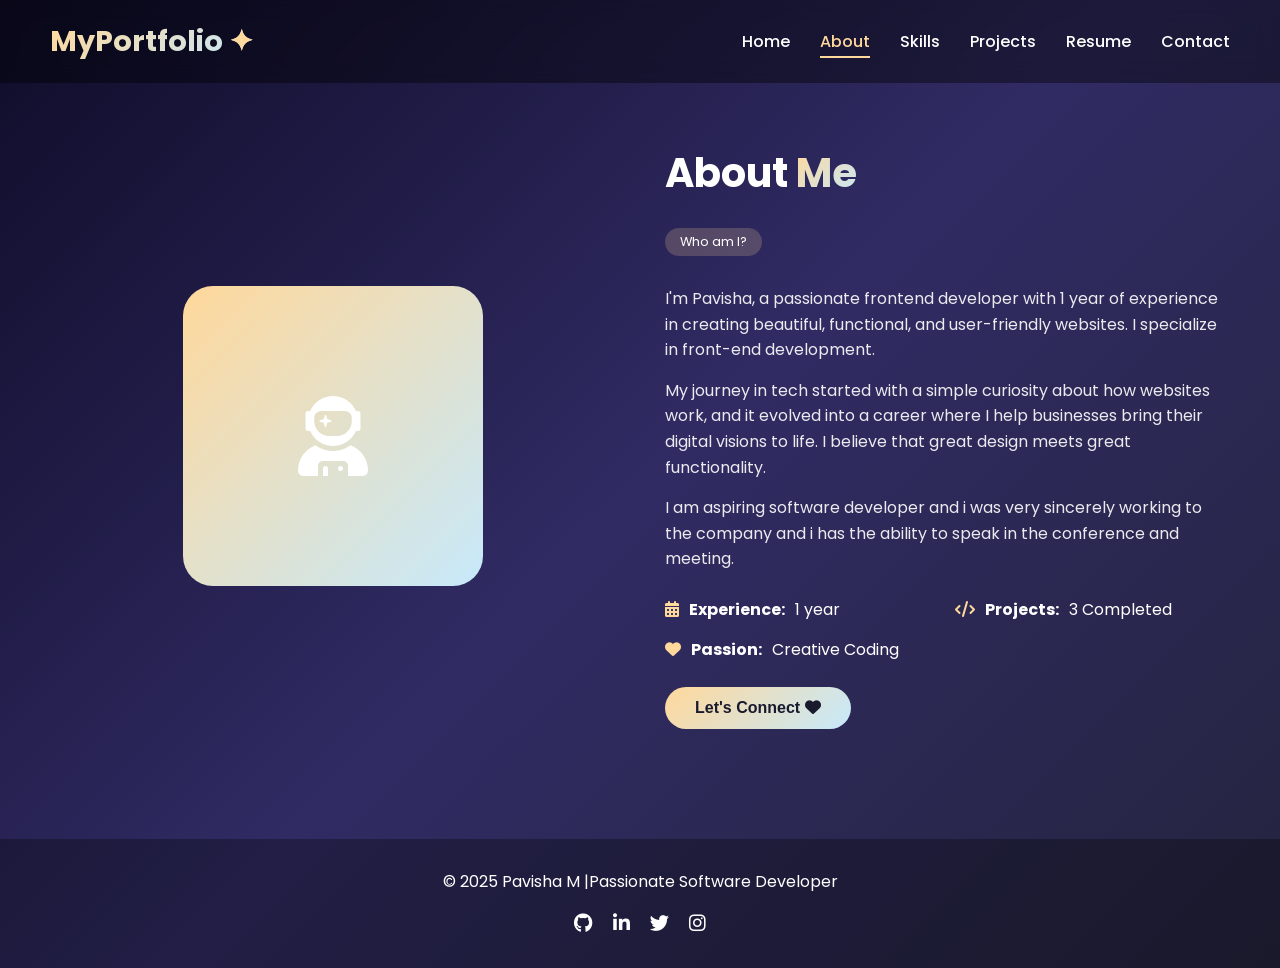
==== about.html @ 738ba4da "Initial commit" ====
<!-- about.html - About Me Page -->
<!DOCTYPE html>
<html lang="en">
<head>
    <meta charset="UTF-8">
    <meta name="viewport" content="width=device-width, initial-scale=1.0">
    <title>About Me | My Portfolio</title>
    <link rel="stylesheet" href="style.css">
    <link href="https://fonts.googleapis.com/css2?family=Poppins:wght@300;400;500;600;700;800&display=swap" rel="stylesheet">
    <link rel="stylesheet" href="https://cdnjs.cloudflare.com/ajax/libs/font-awesome/6.0.0-beta3/css/all.min.css">
</head>
<body>

<nav>
    <h2 class="logo">MyPortfolio <span>✦</span></h2>
    <ul>
        <li><a href="index.html">Home</a></li>
        <li><a href="about.html" class="active">About</a></li>
        <li><a href="skills.html">Skills</a></li>
        <li><a href="projects.html">Projects</a></li>
        <li><a href="resume.html">Resume</a></li>
        <li><a href="contact.html">Contact</a></li>
    </ul>
    <div class="menu-toggle"><i class="fas fa-bars"></i></div>
</nav>

<section class="content about-section">
    <div class="about-container">
        <div class="about-image">
            <div class="image-placeholder">
                <i class="fas fa-user-astronaut"></i>
            </div>
        </div>
        <div class="about-text">
            <h1>About <span class="gradient-text">Me</span></h1>
            <div class="about-badge">Who am I?</div>
            <p>I'm Pavisha, a passionate  frontend  developer with 1 year of experience in creating beautiful, functional, and user-friendly websites. I specialize in front-end development.</p>
            <p>My journey in tech started with a simple curiosity about how websites work, and it evolved into a career where I help businesses bring their digital visions to life. I believe that great design meets great functionality.</p>
            <p>I am aspiring software developer and i was very sincerely working to the company and i has the ability to speak in the conference and meeting.</p>
            <div class="about-info">
                <div><i class="fas fa-calendar-alt"></i> <strong>Experience:</strong> 1 year</div>
                <div><i class="fas fa-code"></i> <strong>Projects:</strong> 3 Completed</div>
                <div><i class="fas fa-heart"></i> <strong>Passion:</strong> Creative Coding</div>
            </div>
            <button onclick="goToContact()" class="btn-primary">Let's Connect <i class="fas fa-heart"></i></button>
        </div>
    </div>
</section>

<footer>
    <p>© 2025 Pavisha M |Passionate Software Developer</p>
    <div class="footer-social">
        <a href="#"><i class="fab fa-github"></i></a>
        <a href="#"><i class="fab fa-linkedin-in"></i></a>
        <a href="#"><i class="fab fa-twitter"></i></a>
        <a href="#"><i class="fab fa-instagram"></i></a>
    </div>
</footer>

<script src="script.js"></script>
</body>
</html>
---- style.css ----
/* style.css - Complete Styling for All Pages */
* {
    margin: 0;
    padding: 0;
    box-sizing: border-box;
}

body {
    font-family: 'Poppins', sans-serif;
    background: linear-gradient(135deg, #0f0c29 0%, #302b63 50%, #24243e 100%);
    color: white;
    min-height: 100vh;
    overflow-x: hidden;
}

/* Navigation */
nav {
    display: flex;
    justify-content: space-between;
    align-items: center;
    padding: 20px 50px;
    background: rgba(0, 0, 0, 0.4);
    backdrop-filter: blur(10px);
    position: sticky;
    top: 0;
    z-index: 1000;
    flex-wrap: wrap;
}

.logo {
    font-size: 1.8rem;
    font-weight: 700;
    background: linear-gradient(135deg, #ffd89b, #c7e9fb);
    -webkit-background-clip: text;
    background-clip: text;
    color: transparent;
}

.logo span {
    color: #ffd89b;
    background: none;
    -webkit-background-clip: unset;
}

nav ul {
    display: flex;
    list-style: none;
    gap: 30px;
}

nav ul li a {
    color: white;
    text-decoration: none;
    font-weight: 500;
    transition: 0.3s;
    position: relative;
}

nav ul li a:hover, nav ul li a.active {
    color: #ffd89b;
}

nav ul li a::after {
    content: '';
    position: absolute;
    bottom: -5px;
    left: 0;
    width: 0%;
    height: 2px;
    background: #ffd89b;
    transition: 0.3s;
}

nav ul li a:hover::after, nav ul li a.active::after {
    width: 100%;
}

.menu-toggle {
    display: none;
    font-size: 1.5rem;
    cursor: pointer;
}

/* Responsive Navigation */
@media (max-width: 768px) {
    .menu-toggle {
        display: block;
    }
    
    nav ul {
        display: none;
        width: 100%;
        flex-direction: column;
        align-items: center;
        padding: 20px 0;
        gap: 15px;
    }
    
    nav ul.show {
        display: flex;
    }
    
    nav {
        padding: 15px 25px;
    }
    
    .hero {
        padding: 40px 25px;
    }
    
    .hero h1 {
        font-size: 2.2rem;
    }
    
    .content {
        padding: 40px 25px;
    }
}

/* Hero Section */
.hero {
    display: flex;
    align-items: center;
    justify-content: space-between;
    padding: 80px 50px;
    gap: 50px;
    flex-wrap: wrap;
}

.hero-content {
    flex: 1;
}

.hero-badge {
    display: inline-block;
    background: rgba(255, 216, 155, 0.2);
    padding: 8px 20px;
    border-radius: 30px;
    font-size: 0.8rem;
    letter-spacing: 1px;
    margin-bottom: 20px;
}

.hero h1 {
    font-size: 3.5rem;
    margin-bottom: 15px;
}

.gradient-text {
    background: linear-gradient(135deg, #ffd89b, #c7e9fb);
    -webkit-background-clip: text;
    background-clip: text;
    color: transparent;
}

.hero p {
    font-size: 1.2rem;
    opacity: 0.9;
    margin-bottom: 30px;
}

.hero-buttons {
    display: flex;
    gap: 20px;
    margin-bottom: 40px;
    flex-wrap: wrap;
}

.btn-primary {
    background: linear-gradient(135deg, #ffd89b, #c7e9fb);
    border: none;
    padding: 12px 30px;
    border-radius: 30px;
    font-size: 1rem;
    font-weight: 600;
    cursor: pointer;
    transition: 0.3s;
    color: #1a1a2e;
}

.btn-primary:hover {
    transform: translateY(-3px);
    box-shadow: 0 10px 20px rgba(0,0,0,0.2);
}

.btn-outline {
    background: transparent;
    border: 2px solid #ffd89b;
    padding: 12px 30px;
    border-radius: 30px;
    font-size: 1rem;
    font-weight: 600;
    cursor: pointer;
    transition: 0.3s;
    color: white;
}

.btn-outline:hover {
    background: #ffd89b;
    color: #1a1a2e;
    transform: translateY(-3px);
}

.hero-stats {
    display: flex;
    gap: 40px;
}

.stat {
    text-align: center;
}

.stat-num {
    display: block;
    font-size: 2rem;
    font-weight: 700;
    color: #ffd89b;
}

/* Hero Visual */
.hero-visual {
    flex: 1;
    position: relative;
    min-height: 350px;
    display: flex;
    justify-content: center;
    align-items: center;
}

.profile-circle {
    width: 250px;
    height: 250px;
    background: linear-gradient(135deg, #ffd89b, #c7e9fb);
    border-radius: 50%;
    animation: pulse 2s ease-in-out infinite;
}

@keyframes pulse {
    0%, 100% { transform: scale(1); opacity: 0.8; }
    50% { transform: scale(1.05); opacity: 1; }
}

.floating-card {
    position: absolute;
    background: rgba(255,255,255,0.15);
    backdrop-filter: blur(10px);
    padding: 10px 20px;
    border-radius: 30px;
    display: flex;
    align-items: center;
    gap: 8px;
    font-weight: 500;
}

.card-1 { top: 10%; left: 0; animation: float 3s ease-in-out infinite; }
.card-2 { bottom: 20%; right: 0; animation: float 4s ease-in-out infinite reverse; }
.card-3 { top: 40%; right: 15%; animation: float 3.5s ease-in-out infinite; }

@keyframes float {
    0%, 100% { transform: translateY(0); }
    50% { transform: translateY(-15px); }
}

/* Content Sections */
.content {
    padding: 60px 50px;
    text-align: center;
}

.content h1 {
    font-size: 2.5rem;
    margin-bottom: 10px;
}

.section-subtitle {
    opacity: 0.8;
    margin-bottom: 40px;
}

/* About Page */
.about-container {
    display: flex;
    gap: 50px;
    align-items: center;
    flex-wrap: wrap;
}

.about-image {
    flex: 1;
    display: flex;
    justify-content: center;
}

.image-placeholder {
    width: 300px;
    height: 300px;
    background: linear-gradient(135deg, #ffd89b, #c7e9fb);
    border-radius: 30px;
    display: flex;
    align-items: center;
    justify-content: center;
    font-size: 5rem;
    animation: pulse 2s ease-in-out infinite;
}

.about-text {
    flex: 1;
    text-align: left;
}

.about-badge {
    display: inline-block;
    background: rgba(255, 216, 155, 0.2);
    padding: 5px 15px;
    border-radius: 20px;
    font-size: 0.8rem;
    margin: 15px 0;
}

.about-text p {
    margin: 15px 0;
    line-height: 1.6;
    opacity: 0.9;
}

.about-info {
    display: grid;
    grid-template-columns: repeat(2, 1fr);
    gap: 15px;
    margin: 25px 0;
}

.about-info div {
    display: flex;
    align-items: center;
    gap: 10px;
}

.about-info i {
    color: #ffd89b;
}

/* Skills Page */
.skills-container {
    display: grid;
    grid-template-columns: repeat(auto-fit, minmax(300px, 1fr));
    gap: 40px;
    margin-top: 30px;
}

.skill-category {
    background: rgba(255,255,255,0.05);
    border-radius: 20px;
    padding: 25px;
    backdrop-filter: blur(5px);
}

.skill-category h3 {
    margin-bottom: 20px;
    display: flex;
    align-items: center;
    gap: 10px;
    justify-content: center;
}

.skill {
    margin: 15px 0;
}

.skill p {
    display: flex;
    justify-content: space-between;
    margin-bottom: 5px;
}

.bar {
    width: 100%;
    height: 10px;
    background: rgba(255,255,255,0.2);
    border-radius: 10px;
    overflow: hidden;
}

.progress {
    height: 100%;
    background: linear-gradient(90deg, #ffd89b, #c7e9fb);
    border-radius: 10px;
    transition: width 1s ease;
}

.tools-section {
    margin-top: 50px;
}

.tools-cloud {
    display: flex;
    flex-wrap: wrap;
    justify-content: center;
    gap: 15px;
    margin-top: 20px;
}

.tool-tag {
    background: rgba(255,255,255,0.1);
    padding: 8px 20px;
    border-radius: 30px;
    font-size: 0.9rem;
    transition: 0.3s;
}

.tool-tag:hover {
    background: #ffd89b;
    color: #1a1a2e;
    transform: translateY(-3px);
}

/* Projects Page */
.projects-grid {
    display: grid;
    grid-template-columns: repeat(auto-fill, minmax(320px, 1fr));
    gap: 30px;
    margin-top: 30px;
}

.card {
    background: rgba(255,255,255,0.08);
    backdrop-filter: blur(10px);
    border-radius: 20px;
    padding: 25px;
    text-align: left;
    transition: 0.3s;
    cursor: pointer;
}

.card:hover {
    transform: translateY(-10px);
    background: rgba(255,255,255,0.15);
}

.card-icon {
    font-size: 2.5rem;
    margin-bottom: 15px;
    color: #ffd89b;
}

.card h3 {
    font-size: 1.3rem;
    margin-bottom: 10px;
}

.card p {
    opacity: 0.8;
    font-size: 0.9rem;
    margin-bottom: 15px;
}

.card-tags {
    display: flex;
    flex-wrap: wrap;
    gap: 8px;
    margin-bottom: 15px;
}

.card-tags span {
    background: rgba(255, 216, 155, 0.2);
    padding: 4px 12px;
    border-radius: 20px;
    font-size: 0.7rem;
}

.card-link {
    color: #ffd89b;
    font-size: 0.85rem;
    font-weight: 500;
}

/* Resume Page */
.resume-container {
    display: grid;
    grid-template-columns: repeat(auto-fit, minmax(300px, 1fr));
    gap: 30px;
    margin-top: 30px;
}

.resume-card {
    background: rgba(255,255,255,0.05);
    border-radius: 20px;
    padding: 25px;
    text-align: left;
}

.resume-card h3 {
    margin-bottom: 20px;
    display: flex;
    align-items: center;
    gap: 10px;
    border-bottom: 2px solid #ffd89b;
    padding-bottom: 10px;
}

.resume-item {
    margin-bottom: 20px;
    padding-bottom: 15px;
    border-bottom: 1px solid rgba(255,255,255,0.1);
}

.resume-item h4 {
    font-size: 1rem;
    margin-bottom: 5px;
    display: flex;
    justify-content: space-between;
    flex-wrap: wrap;
}

.resume-item h4 span {
    font-size: 0.8rem;
    color: #ffd89b;
    font-weight: normal;
}

.resume-item p {
    font-size: 0.85rem;
    opacity: 0.8;
}

.resume-download {
    margin-top: 40px;
    text-align: center;
}

/* Contact Page */
.contact-container {
    display: flex;
    gap: 50px;
    flex-wrap: wrap;
    margin-top: 30px;
}

.contact-info {
    flex: 1;
    display: grid;
    grid-template-columns: repeat(auto-fit, minmax(200px, 1fr));
    gap: 20px;
}

.info-card {
    background: rgba(255,255,255,0.05);
    border-radius: 20px;
    padding: 25px;
    text-align: center;
    transition: 0.3s;
}

.info-card:hover {
    transform: translateY(-5px);
    background: rgba(255,255,255,0.1);
}

.info-card i {
    font-size: 2rem;
    color: #ffd89b;
    margin-bottom: 15px;
}

.info-card h3 {
    font-size: 1.1rem;
    margin-bottom: 10px;
}

.info-card p {
    font-size: 0.85rem;
    opacity: 0.8;
}

.contact-form {
    flex: 1;
    background: rgba(255,255,255,0.05);
    border-radius: 20px;
    padding: 30px;
}

.form-group {
    margin-bottom: 20px;
}

.form-group input, .form-group textarea {
    width: 100%;
    padding: 12px 15px;
    background: rgba(255,255,255,0.1);
    border: 1px solid rgba(255,255,255,0.2);
    border-radius: 10px;
    color: white;
    font-family: inherit;
    font-size: 0.9rem;
}

.form-group input:focus, .form-group textarea:focus {
    outline: none;
    border-color: #ffd89b;
}

.form-group input::placeholder, .form-group textarea::placeholder {
    color: rgba(255,255,255,0.5);
}

.form-status {
    margin-top: 15px;
    font-size: 0.85rem;
}

/* Modal */
.modal {
    display: none;
    position: fixed;
    top: 0;
    left: 0;
    width: 100%;
    height: 100%;
    background: rgba(0,0,0,0.8);
    backdrop-filter: blur(5px);
    justify-content: center;
    align-items: center;
    z-index: 2000;
}

.modal-content {
    background: linear-gradient(135deg, #1a1a2e, #16213e);
    border-radius: 20px;
    padding: 40px;
    max-width: 500px;
    width: 90%;
    text-align: center;
    position: relative;
    animation: modalSlide 0.3s ease;
}

@keyframes modalSlide {
    from {
        transform: translateY(-50px);
        opacity: 0;
    }
    to {
        transform: translateY(0);
        opacity: 1;
    }
}

.modal-close {
    position: absolute;
    top: 15px;
    right: 20px;
    font-size: 1.8rem;
    cursor: pointer;
    transition: 0.3s;
}

.modal-close:hover {
    color: #ffd89b;
}

.modal-icon {
    font-size: 3rem;
    color: #ffd89b;
    margin-bottom: 20px;
}

.modal-content h2 {
    margin-bottom: 15px;
}

.modal-content p {
    margin-bottom: 25px;
    line-height: 1.6;
}

/* Footer */
footer {
    text-align: center;
    padding: 30px;
    background: rgba(0,0,0,0.3);
    margin-top: 50px;
}

.footer-social {
    display: flex;
    justify-content: center;
    gap: 20px;
    margin-top: 15px;
}

.footer-social a {
    color: white;
    font-size: 1.2rem;
    transition: 0.3s;
}

.footer-social a:hover {
    color: #ffd89b;
    transform: translateY(-3px);
}

/* Responsive Adjustments */
@media (max-width: 768px) {
    .hero-stats {
        gap: 20px;
    }
    
    .stat-num {
        font-size: 1.5rem;
    }
    
    .about-info {
        grid-template-columns: 1fr;
    }
    
    .projects-grid {
        grid-template-columns: 1fr;
    }
    
    .contact-container {
        flex-direction: column;
    }
    
    .profile-circle {
        width: 180px;
        height: 180px;
    }
    
    .floating-card {
        font-size: 0.8rem;
        padding: 5px 12px;
    }
}
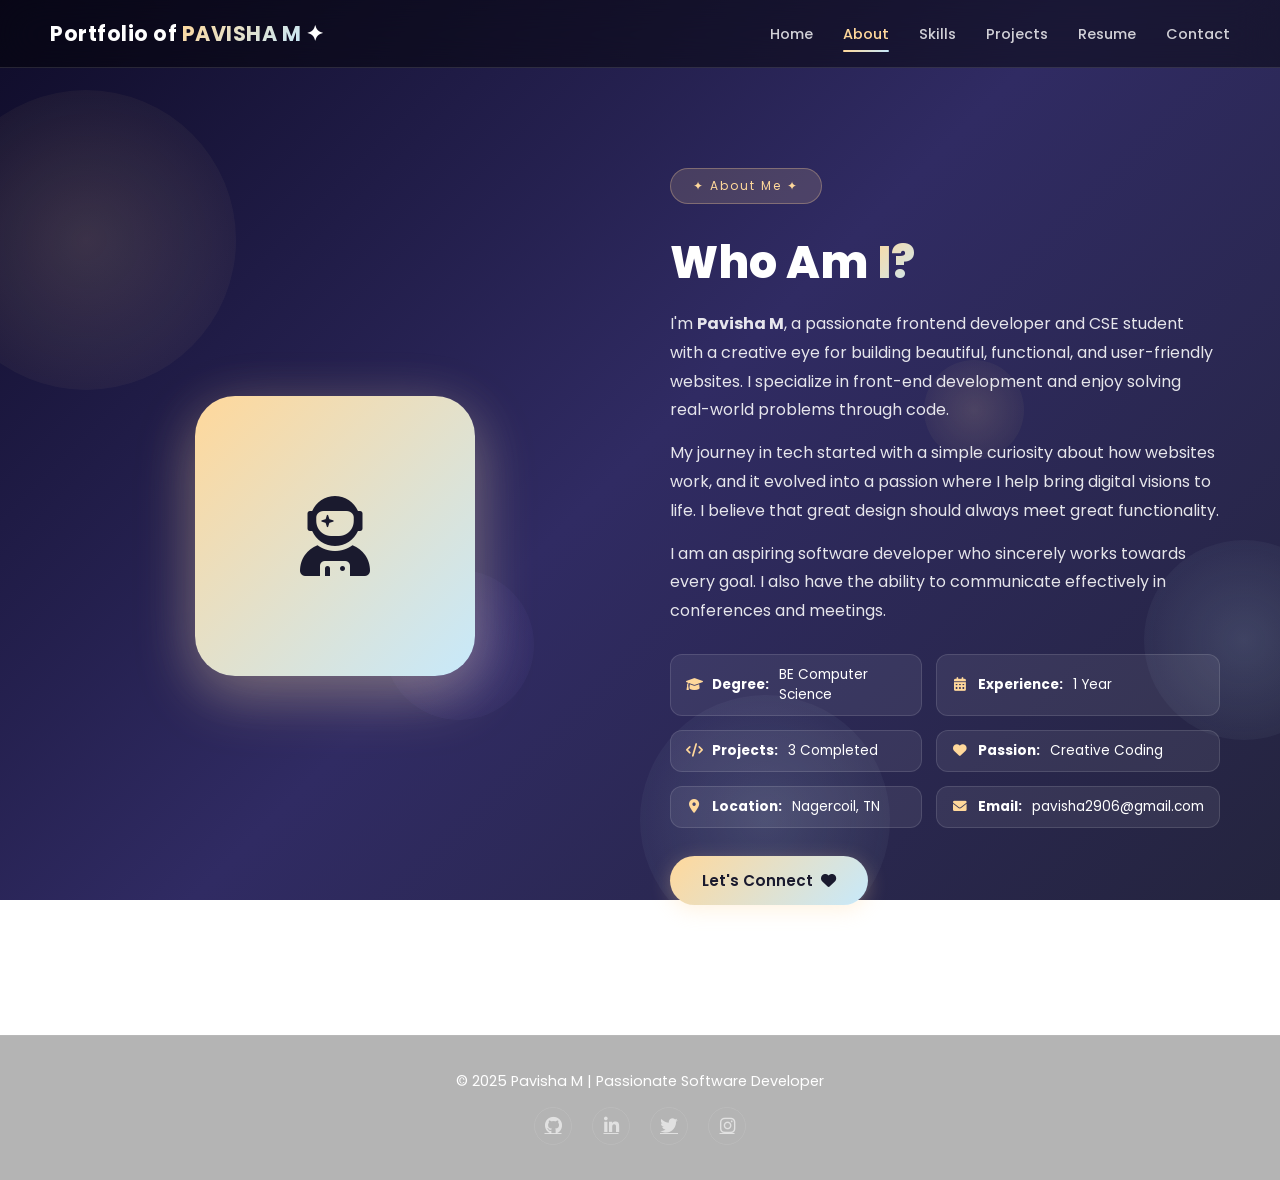
==== commit 2f8d3806: "test 1" ====
--- a/about.html
+++ b/about.html
@@ -1,18 +1,23 @@
-<!-- about.html - About Me Page -->
 <!DOCTYPE html>
 <html lang="en">
 <head>
     <meta charset="UTF-8">
     <meta name="viewport" content="width=device-width, initial-scale=1.0">
-    <title>About Me | My Portfolio</title>
+    <title>About | Pavisha M Portfolio</title>
     <link rel="stylesheet" href="style.css">
     <link href="https://fonts.googleapis.com/css2?family=Poppins:wght@300;400;500;600;700;800&display=swap" rel="stylesheet">
     <link rel="stylesheet" href="https://cdnjs.cloudflare.com/ajax/libs/font-awesome/6.0.0-beta3/css/all.min.css">
 </head>
 <body>
 
+<div class="bg-particles">
+    <div class="particle"></div><div class="particle"></div>
+    <div class="particle"></div><div class="particle"></div>
+    <div class="particle"></div>
+</div>
+
 <nav>
-    <h2 class="logo">MyPortfolio <span>✦</span></h2>
+    <h2 class="logo">Portfolio of <span>PAVISHA M</span> ✦</h2>
     <ul>
         <li><a href="index.html">Home</a></li>
         <li><a href="about.html" class="active">About</a></li>
@@ -30,27 +35,33 @@
             <div class="image-placeholder">
                 <i class="fas fa-user-astronaut"></i>
             </div>
+            <div class="image-glow"></div>
         </div>
         <div class="about-text">
-            <h1>About <span class="gradient-text">Me</span></h1>
-            <div class="about-badge">Who am I?</div>
-            <p>I'm Pavisha, a passionate  frontend  developer with 1 year of experience in creating beautiful, functional, and user-friendly websites. I specialize in front-end development.</p>
-            <p>My journey in tech started with a simple curiosity about how websites work, and it evolved into a career where I help businesses bring their digital visions to life. I believe that great design meets great functionality.</p>
-            <p>I am aspiring software developer and i was very sincerely working to the company and i has the ability to speak in the conference and meeting.</p>
+            <div class="hero-badge">✦ About Me ✦</div>
+            <h1>Who Am <span class="gradient-text">I?</span></h1>
+            <p>I'm <strong>Pavisha M</strong>, a passionate frontend developer and CSE student with a creative eye for building beautiful, functional, and user-friendly websites. I specialize in front-end development and enjoy solving real-world problems through code.</p>
+            <p>My journey in tech started with a simple curiosity about how websites work, and it evolved into a passion where I help bring digital visions to life. I believe that great design should always meet great functionality.</p>
+            <p>I am an aspiring software developer who sincerely works towards every goal. I also have the ability to communicate effectively in conferences and meetings.</p>
+
             <div class="about-info">
-                <div><i class="fas fa-calendar-alt"></i> <strong>Experience:</strong> 1 year</div>
+                <div><i class="fas fa-graduation-cap"></i> <strong>Degree:</strong> BE Computer Science</div>
+                <div><i class="fas fa-calendar-alt"></i> <strong>Experience:</strong> 1 Year</div>
                 <div><i class="fas fa-code"></i> <strong>Projects:</strong> 3 Completed</div>
                 <div><i class="fas fa-heart"></i> <strong>Passion:</strong> Creative Coding</div>
+                <div><i class="fas fa-map-marker-alt"></i> <strong>Location:</strong> Nagercoil, TN</div>
+                <div><i class="fas fa-envelope"></i> <strong>Email:</strong> pavisha2906@gmail.com</div>
             </div>
-            <button onclick="goToContact()" class="btn-primary">Let's Connect <i class="fas fa-heart"></i></button>
+
+            <button onclick="window.location.href='contact.html'" class="btn-primary">Let's Connect <i class="fas fa-heart"></i></button>
         </div>
     </div>
 </section>
 
 <footer>
-    <p>© 2025 Pavisha M |Passionate Software Developer</p>
+    <p>© 2025 Pavisha M | Passionate Software Developer</p>
     <div class="footer-social">
-        <a href="#"><i class="fab fa-github"></i></a>
+        <a href="https://github.com/PAVISHAM" target="_blank"><i class="fab fa-github"></i></a>
         <a href="#"><i class="fab fa-linkedin-in"></i></a>
         <a href="#"><i class="fab fa-twitter"></i></a>
         <a href="#"><i class="fab fa-instagram"></i></a>
@@ -59,4 +70,4 @@
 
 <script src="script.js"></script>
 </body>
-</html>+</html>
--- a/style.css
+++ b/style.css
@@ -1,26 +1,74 @@
-/* style.css - Complete Styling for All Pages */
+/* style.css - Enhanced Styling for Pavisha M Portfolio */
+@import url('https://fonts.googleapis.com/css2?family=Poppins:wght@300;400;500;600;700;800&display=swap');
+
 * {
     margin: 0;
     padding: 0;
     box-sizing: border-box;
 }
 
+:root {
+    --gold: #ffd89b;
+    --blue: #c7e9fb;
+    --bg-deep: #0f0c29;
+    --bg-mid: #302b63;
+    --bg-dark: #24243e;
+    --glass: rgba(255,255,255,0.07);
+    --glass-border: rgba(255,255,255,0.12);
+}
+
+html {
+    scroll-behavior: smooth;
+}
+
 body {
     font-family: 'Poppins', sans-serif;
-    background: linear-gradient(135deg, #0f0c29 0%, #302b63 50%, #24243e 100%);
+    background: linear-gradient(135deg, var(--bg-deep) 0%, var(--bg-mid) 50%, var(--bg-dark) 100%);
+    background-attachment: fixed;
     color: white;
     min-height: 100vh;
     overflow-x: hidden;
 }
 
-/* Navigation */
+/* ===== ANIMATED BACKGROUND PARTICLES ===== */
+.bg-particles {
+    position: fixed;
+    top: 0; left: 0;
+    width: 100%; height: 100%;
+    pointer-events: none;
+    z-index: 0;
+    overflow: hidden;
+}
+
+.particle {
+    position: absolute;
+    border-radius: 50%;
+    opacity: 0.15;
+    animation: drift linear infinite;
+}
+
+.particle:nth-child(1) { width: 300px; height: 300px; background: radial-gradient(circle, #ffd89b, transparent); top: 10%; left: -5%; animation-duration: 20s; }
+.particle:nth-child(2) { width: 200px; height: 200px; background: radial-gradient(circle, #c7e9fb, transparent); top: 60%; right: -5%; animation-duration: 25s; animation-delay: -5s; }
+.particle:nth-child(3) { width: 150px; height: 150px; background: radial-gradient(circle, #a78bfa, transparent); bottom: 20%; left: 30%; animation-duration: 18s; animation-delay: -10s; }
+.particle:nth-child(4) { width: 100px; height: 100px; background: radial-gradient(circle, #ffd89b, transparent); top: 40%; right: 20%; animation-duration: 22s; animation-delay: -3s; }
+.particle:nth-child(5) { width: 250px; height: 250px; background: radial-gradient(circle, #c7e9fb, transparent); bottom: -5%; left: 50%; animation-duration: 30s; animation-delay: -8s; }
+
+@keyframes drift {
+    0%, 100% { transform: translateY(0) rotate(0deg); }
+    33% { transform: translateY(-30px) rotate(120deg); }
+    66% { transform: translateY(20px) rotate(240deg); }
+}
+
+/* ===== NAVIGATION ===== */
 nav {
     display: flex;
     justify-content: space-between;
     align-items: center;
-    padding: 20px 50px;
-    background: rgba(0, 0, 0, 0.4);
-    backdrop-filter: blur(10px);
+    padding: 18px 50px;
+    background: rgba(0, 0, 0, 0.45);
+    backdrop-filter: blur(20px);
+    -webkit-backdrop-filter: blur(20px);
+    border-bottom: 1px solid var(--glass-border);
     position: sticky;
     top: 0;
     z-index: 1000;
@@ -28,20 +76,19 @@
 }
 
 .logo {
-    font-size: 1.8rem;
+    font-size: 1.3rem;
     font-weight: 700;
-    background: linear-gradient(135deg, #ffd89b, #c7e9fb);
+    color: white;
+    letter-spacing: 0.5px;
+}
+
+.logo span {
+    background: linear-gradient(135deg, var(--gold), var(--blue));
     -webkit-background-clip: text;
     background-clip: text;
     color: transparent;
 }
 
-.logo span {
-    color: #ffd89b;
-    background: none;
-    -webkit-background-clip: unset;
-}
-
 nav ul {
     display: flex;
     list-style: none;
@@ -49,26 +96,29 @@
 }
 
 nav ul li a {
-    color: white;
+    color: rgba(255,255,255,0.8);
     text-decoration: none;
     font-weight: 500;
-    transition: 0.3s;
+    font-size: 0.9rem;
+    transition: all 0.3s;
     position: relative;
-}
-
-nav ul li a:hover, nav ul li a.active {
-    color: #ffd89b;
+    padding: 4px 0;
 }
 
 nav ul li a::after {
     content: '';
     position: absolute;
-    bottom: -5px;
+    bottom: -4px;
     left: 0;
     width: 0%;
     height: 2px;
-    background: #ffd89b;
+    background: linear-gradient(90deg, var(--gold), var(--blue));
     transition: 0.3s;
+    border-radius: 2px;
+}
+
+nav ul li a:hover, nav ul li a.active {
+    color: var(--gold);
 }
 
 nav ul li a:hover::after, nav ul li a.active::after {
@@ -77,16 +127,904 @@
 
 .menu-toggle {
     display: none;
-    font-size: 1.5rem;
+    font-size: 1.4rem;
     cursor: pointer;
-}
-
-/* Responsive Navigation */
+    color: var(--gold);
+    padding: 5px;
+}
+
+/* ===== HERO SECTION ===== */
+.hero {
+    display: flex;
+    align-items: center;
+    justify-content: space-between;
+    padding: 90px 60px;
+    gap: 50px;
+    flex-wrap: wrap;
+    position: relative;
+    z-index: 1;
+    min-height: calc(100vh - 70px);
+}
+
+.hero-content {
+    flex: 1;
+    animation: slideInLeft 0.8s ease;
+}
+
+@keyframes slideInLeft {
+    from { opacity: 0; transform: translateX(-40px); }
+    to { opacity: 1; transform: translateX(0); }
+}
+
+.hero-badge {
+    display: inline-block;
+    background: rgba(255, 216, 155, 0.15);
+    border: 1px solid rgba(255, 216, 155, 0.3);
+    padding: 8px 22px;
+    border-radius: 30px;
+    font-size: 0.75rem;
+    letter-spacing: 2px;
+    margin-bottom: 25px;
+    color: var(--gold);
+    animation: pulse-border 2s ease infinite;
+}
+
+@keyframes pulse-border {
+    0%, 100% { box-shadow: 0 0 0 0 rgba(255,216,155,0.2); }
+    50% { box-shadow: 0 0 0 8px rgba(255,216,155,0); }
+}
+
+.hero h1 {
+    font-size: 3.8rem;
+    font-weight: 800;
+    margin-bottom: 15px;
+    line-height: 1.1;
+}
+
+.gradient-text {
+    background: linear-gradient(135deg, var(--gold), var(--blue));
+    -webkit-background-clip: text;
+    background-clip: text;
+    color: transparent;
+}
+
+.hero-subtitle {
+    font-size: 1.1rem;
+    opacity: 0.85;
+    margin-bottom: 35px;
+    letter-spacing: 0.5px;
+}
+
+.hero-buttons {
+    display: flex;
+    gap: 18px;
+    margin-bottom: 50px;
+    flex-wrap: wrap;
+}
+
+.btn-primary {
+    background: linear-gradient(135deg, var(--gold), var(--blue));
+    border: none;
+    padding: 13px 32px;
+    border-radius: 50px;
+    font-size: 0.95rem;
+    font-weight: 600;
+    cursor: pointer;
+    transition: all 0.3s;
+    color: #1a1a2e;
+    font-family: 'Poppins', sans-serif;
+    display: inline-flex;
+    align-items: center;
+    gap: 8px;
+    box-shadow: 0 5px 20px rgba(255, 216, 155, 0.3);
+}
+
+.btn-primary:hover {
+    transform: translateY(-4px);
+    box-shadow: 0 12px 30px rgba(255, 216, 155, 0.4);
+}
+
+.btn-outline {
+    background: transparent;
+    border: 2px solid rgba(255, 216, 155, 0.6);
+    padding: 13px 32px;
+    border-radius: 50px;
+    font-size: 0.95rem;
+    font-weight: 600;
+    cursor: pointer;
+    transition: all 0.3s;
+    color: white;
+    font-family: 'Poppins', sans-serif;
+    display: inline-flex;
+    align-items: center;
+    gap: 8px;
+}
+
+.btn-outline:hover {
+    background: rgba(255, 216, 155, 0.15);
+    border-color: var(--gold);
+    color: var(--gold);
+    transform: translateY(-4px);
+}
+
+.hero-stats {
+    display: flex;
+    gap: 45px;
+}
+
+.stat {
+    text-align: center;
+    position: relative;
+}
+
+.stat::after {
+    content: '+';
+    position: absolute;
+    top: 0;
+    right: -10px;
+    font-size: 1.3rem;
+    font-weight: 700;
+    color: var(--gold);
+}
+
+.stat-num {
+    display: block;
+    font-size: 2.2rem;
+    font-weight: 800;
+    color: var(--gold);
+    line-height: 1;
+}
+
+.stat-label {
+    font-size: 0.75rem;
+    opacity: 0.7;
+    letter-spacing: 1px;
+    margin-top: 4px;
+    display: block;
+}
+
+/* ===== HERO VISUAL ===== */
+.hero-visual {
+    flex: 1;
+    position: relative;
+    min-height: 380px;
+    display: flex;
+    justify-content: center;
+    align-items: center;
+    animation: slideInRight 0.8s ease;
+}
+
+@keyframes slideInRight {
+    from { opacity: 0; transform: translateX(40px); }
+    to { opacity: 1; transform: translateX(0); }
+}
+
+.profile-circle {
+    width: 250px;
+    height: 250px;
+    border-radius: 50%;
+    background: linear-gradient(135deg, rgba(255,216,155,0.3), rgba(199,233,251,0.3));
+    display: flex;
+    align-items: center;
+    justify-content: center;
+    position: relative;
+    box-shadow: 0 0 60px rgba(255,216,155,0.2), inset 0 0 60px rgba(255,216,155,0.05);
+}
+
+.profile-inner {
+    width: 220px;
+    height: 220px;
+    border-radius: 50%;
+    background: linear-gradient(135deg, rgba(255,216,155,0.15), rgba(199,233,251,0.1));
+    display: flex;
+    align-items: center;
+    justify-content: center;
+    backdrop-filter: blur(10px);
+    border: 1px solid rgba(255,255,255,0.1);
+}
+
+.orbit-ring {
+    position: absolute;
+    width: 300px;
+    height: 300px;
+    border-radius: 50%;
+    border: 1px dashed rgba(255,216,155,0.3);
+    animation: spin 15s linear infinite;
+}
+
+@keyframes spin {
+    from { transform: rotate(0deg); }
+    to { transform: rotate(360deg); }
+}
+
+.floating-card {
+    position: absolute;
+    background: rgba(255,255,255,0.12);
+    backdrop-filter: blur(15px);
+    -webkit-backdrop-filter: blur(15px);
+    border: 1px solid rgba(255,255,255,0.2);
+    padding: 10px 20px;
+    border-radius: 30px;
+    display: flex;
+    align-items: center;
+    gap: 8px;
+    font-weight: 500;
+    font-size: 0.9rem;
+    box-shadow: 0 8px 25px rgba(0,0,0,0.2);
+    transition: transform 0.3s;
+}
+
+.floating-card:hover {
+    transform: scale(1.05) !important;
+}
+
+.card-1 { top: 8%; left: -5%; animation: float 3s ease-in-out infinite; }
+.card-2 { bottom: 15%; right: -5%; animation: float 4s ease-in-out infinite reverse; }
+.card-3 { top: 38%; right: 2%; animation: float 3.5s ease-in-out infinite; }
+
+@keyframes float {
+    0%, 100% { transform: translateY(0); }
+    50% { transform: translateY(-18px); }
+}
+
+/* ===== SCROLL INDICATOR ===== */
+.scroll-indicator {
+    position: fixed;
+    bottom: 40px;
+    left: 50%;
+    transform: translateX(-50%);
+    width: 26px;
+    height: 40px;
+    border: 2px solid rgba(255,255,255,0.3);
+    border-radius: 15px;
+    display: flex;
+    justify-content: center;
+    padding-top: 6px;
+    z-index: 10;
+}
+
+.scroll-dot {
+    width: 4px;
+    height: 8px;
+    background: var(--gold);
+    border-radius: 4px;
+    animation: scrollDown 2s ease infinite;
+}
+
+@keyframes scrollDown {
+    0% { transform: translateY(0); opacity: 1; }
+    100% { transform: translateY(14px); opacity: 0; }
+}
+
+/* ===== CONTENT SECTIONS ===== */
+.content {
+    padding: 70px 60px;
+    text-align: center;
+    position: relative;
+    z-index: 1;
+}
+
+.content h1 {
+    font-size: 2.8rem;
+    font-weight: 800;
+    margin-bottom: 10px;
+}
+
+.section-subtitle {
+    opacity: 0.7;
+    margin-bottom: 50px;
+    font-size: 1rem;
+}
+
+/* ===== ABOUT PAGE ===== */
+.about-container {
+    display: flex;
+    gap: 60px;
+    align-items: center;
+    flex-wrap: wrap;
+    text-align: left;
+    margin-top: 30px;
+}
+
+.about-image {
+    flex: 1;
+    display: flex;
+    justify-content: center;
+    position: relative;
+}
+
+.image-placeholder {
+    width: 280px;
+    height: 280px;
+    background: linear-gradient(135deg, var(--gold), var(--blue));
+    border-radius: 40px;
+    display: flex;
+    align-items: center;
+    justify-content: center;
+    font-size: 5rem;
+    color: #1a1a2e;
+    animation: pulse 3s ease-in-out infinite;
+    box-shadow: 0 20px 60px rgba(255,216,155,0.3);
+    position: relative;
+    z-index: 1;
+}
+
+.image-glow {
+    position: absolute;
+    width: 280px;
+    height: 280px;
+    border-radius: 40px;
+    background: linear-gradient(135deg, var(--gold), var(--blue));
+    opacity: 0.15;
+    filter: blur(30px);
+    top: 10px;
+    left: 50%;
+    transform: translateX(-50%);
+}
+
+@keyframes pulse {
+    0%, 100% { transform: scale(1); }
+    50% { transform: scale(1.03); }
+}
+
+.about-text {
+    flex: 1;
+}
+
+.about-text p {
+    margin: 14px 0;
+    line-height: 1.8;
+    opacity: 0.88;
+}
+
+.about-info {
+    display: grid;
+    grid-template-columns: repeat(2, 1fr);
+    gap: 14px;
+    margin: 28px 0;
+}
+
+.about-info div {
+    display: flex;
+    align-items: center;
+    gap: 10px;
+    background: var(--glass);
+    border: 1px solid var(--glass-border);
+    padding: 10px 15px;
+    border-radius: 12px;
+    font-size: 0.85rem;
+    transition: 0.3s;
+}
+
+.about-info div:hover {
+    background: rgba(255,216,155,0.1);
+    border-color: rgba(255,216,155,0.3);
+    transform: translateX(5px);
+}
+
+.about-info i {
+    color: var(--gold);
+    width: 16px;
+    text-align: center;
+}
+
+/* ===== SKILLS PAGE ===== */
+.skills-container {
+    display: grid;
+    grid-template-columns: repeat(auto-fit, minmax(300px, 1fr));
+    gap: 30px;
+    margin-top: 40px;
+}
+
+.skill-category {
+    background: var(--glass);
+    border: 1px solid var(--glass-border);
+    border-radius: 24px;
+    padding: 30px;
+    backdrop-filter: blur(10px);
+    transition: 0.3s;
+    text-align: left;
+}
+
+.skill-category:hover {
+    transform: translateY(-5px);
+    border-color: rgba(255,216,155,0.3);
+    box-shadow: 0 20px 50px rgba(0,0,0,0.2);
+}
+
+.skill-category h3 {
+    margin-bottom: 25px;
+    display: flex;
+    align-items: center;
+    gap: 10px;
+    color: var(--gold);
+    font-size: 1rem;
+    letter-spacing: 0.5px;
+}
+
+.skill {
+    margin: 16px 0;
+}
+
+.skill p {
+    display: flex;
+    justify-content: space-between;
+    margin-bottom: 8px;
+    font-size: 0.85rem;
+    opacity: 0.9;
+}
+
+.bar {
+    width: 100%;
+    height: 8px;
+    background: rgba(255,255,255,0.1);
+    border-radius: 10px;
+    overflow: hidden;
+}
+
+.progress {
+    height: 100%;
+    background: linear-gradient(90deg, var(--gold), var(--blue));
+    border-radius: 10px;
+    transition: width 1.2s cubic-bezier(0.25, 0.46, 0.45, 0.94);
+    width: 0%;
+}
+
+.tools-section {
+    margin-top: 60px;
+    text-align: center;
+}
+
+.tools-section h3 {
+    font-size: 1.3rem;
+    margin-bottom: 25px;
+    color: var(--gold);
+}
+
+.tools-cloud {
+    display: flex;
+    flex-wrap: wrap;
+    justify-content: center;
+    gap: 12px;
+    margin-top: 20px;
+}
+
+.tool-tag {
+    background: var(--glass);
+    border: 1px solid var(--glass-border);
+    padding: 9px 22px;
+    border-radius: 50px;
+    font-size: 0.85rem;
+    transition: all 0.3s;
+    cursor: default;
+    display: flex;
+    align-items: center;
+    gap: 8px;
+}
+
+.tool-tag:hover {
+    background: linear-gradient(135deg, rgba(255,216,155,0.2), rgba(199,233,251,0.2));
+    border-color: rgba(255,216,155,0.5);
+    color: var(--gold);
+    transform: translateY(-4px);
+    box-shadow: 0 8px 20px rgba(0,0,0,0.2);
+}
+
+/* ===== PROJECTS PAGE ===== */
+.projects-grid {
+    display: grid;
+    grid-template-columns: repeat(auto-fill, minmax(320px, 1fr));
+    gap: 28px;
+    margin-top: 40px;
+}
+
+.card {
+    background: var(--glass);
+    border: 1px solid var(--glass-border);
+    backdrop-filter: blur(10px);
+    border-radius: 24px;
+    padding: 28px;
+    text-align: left;
+    transition: all 0.3s;
+    cursor: pointer;
+    position: relative;
+    overflow: hidden;
+}
+
+.card::before {
+    content: '';
+    position: absolute;
+    top: 0; left: 0;
+    width: 100%; height: 3px;
+    background: linear-gradient(90deg, var(--gold), var(--blue));
+    transform: scaleX(0);
+    transition: 0.3s;
+    transform-origin: left;
+}
+
+.card:hover::before {
+    transform: scaleX(1);
+}
+
+.card:hover {
+    transform: translateY(-10px);
+    border-color: rgba(255,216,155,0.3);
+    box-shadow: 0 25px 60px rgba(0,0,0,0.3);
+}
+
+.card-icon {
+    font-size: 2.2rem;
+    margin-bottom: 16px;
+    color: var(--gold);
+    width: 55px;
+    height: 55px;
+    background: rgba(255,216,155,0.1);
+    border-radius: 16px;
+    display: flex;
+    align-items: center;
+    justify-content: center;
+}
+
+.card h3 {
+    font-size: 1.2rem;
+    margin-bottom: 10px;
+}
+
+.card p {
+    opacity: 0.75;
+    font-size: 0.88rem;
+    margin-bottom: 16px;
+    line-height: 1.6;
+}
+
+.card-tags {
+    display: flex;
+    flex-wrap: wrap;
+    gap: 8px;
+    margin-bottom: 18px;
+}
+
+.card-tags span {
+    background: rgba(255, 216, 155, 0.12);
+    border: 1px solid rgba(255,216,155,0.25);
+    padding: 4px 12px;
+    border-radius: 20px;
+    font-size: 0.72rem;
+    color: var(--gold);
+}
+
+.card-link {
+    color: var(--blue);
+    font-size: 0.85rem;
+    font-weight: 600;
+    text-decoration: none;
+    transition: 0.2s;
+    display: inline-flex;
+    align-items: center;
+    gap: 5px;
+}
+
+.card-link:hover {
+    color: var(--gold);
+}
+
+/* ===== RESUME PAGE ===== */
+.resume-container {
+    display: grid;
+    grid-template-columns: repeat(auto-fit, minmax(320px, 1fr));
+    gap: 28px;
+    margin-top: 40px;
+    text-align: left;
+}
+
+.resume-card {
+    background: var(--glass);
+    border: 1px solid var(--glass-border);
+    border-radius: 24px;
+    padding: 28px;
+    transition: 0.3s;
+}
+
+.resume-card:hover {
+    border-color: rgba(255,216,155,0.3);
+    transform: translateY(-5px);
+    box-shadow: 0 20px 50px rgba(0,0,0,0.2);
+}
+
+.resume-card h3 {
+    margin-bottom: 22px;
+    display: flex;
+    align-items: center;
+    gap: 10px;
+    border-bottom: 2px solid rgba(255,216,155,0.4);
+    padding-bottom: 12px;
+    font-size: 1rem;
+    color: var(--gold);
+}
+
+.resume-item {
+    margin-bottom: 22px;
+    padding-bottom: 18px;
+    border-bottom: 1px solid rgba(255,255,255,0.07);
+}
+
+.resume-item:last-child {
+    border-bottom: none;
+    margin-bottom: 0;
+}
+
+.resume-item h4 {
+    font-size: 0.95rem;
+    margin-bottom: 6px;
+    display: flex;
+    justify-content: space-between;
+    flex-wrap: wrap;
+    gap: 5px;
+}
+
+.resume-item h4 span {
+    font-size: 0.78rem;
+    color: var(--gold);
+    font-weight: normal;
+    background: rgba(255,216,155,0.1);
+    padding: 2px 10px;
+    border-radius: 20px;
+}
+
+.resume-item p {
+    font-size: 0.85rem;
+    opacity: 0.75;
+    line-height: 1.6;
+}
+
+/* Achievements Card */
+.achievements-card {
+    border-color: rgba(255,216,155,0.2);
+    background: linear-gradient(135deg, rgba(255,216,155,0.05), rgba(199,233,251,0.05));
+}
+
+.achievement-item {
+    display: flex;
+    gap: 15px;
+    align-items: flex-start;
+}
+
+.achievement-icon {
+    width: 40px;
+    height: 40px;
+    min-width: 40px;
+    background: rgba(255,216,155,0.15);
+    border-radius: 12px;
+    display: flex;
+    align-items: center;
+    justify-content: center;
+    color: var(--gold);
+    font-size: 1rem;
+}
+
+.achievement-body {
+    flex: 1;
+}
+
+.achievement-note {
+    font-size: 0.75rem;
+    opacity: 0.5;
+    margin-top: 10px;
+    text-align: center;
+    font-style: italic;
+}
+
+.resume-download {
+    margin-top: 50px;
+    text-align: center;
+}
+
+/* ===== CONTACT PAGE ===== */
+.contact-container {
+    display: flex;
+    gap: 40px;
+    flex-wrap: wrap;
+    margin-top: 40px;
+    text-align: left;
+}
+
+.contact-info {
+    flex: 1;
+    display: grid;
+    grid-template-columns: repeat(auto-fit, minmax(180px, 1fr));
+    gap: 18px;
+    align-content: start;
+}
+
+.info-card {
+    background: var(--glass);
+    border: 1px solid var(--glass-border);
+    border-radius: 20px;
+    padding: 25px 20px;
+    text-align: center;
+    transition: all 0.3s;
+}
+
+.info-card:hover {
+    transform: translateY(-8px);
+    border-color: rgba(255,216,155,0.3);
+    box-shadow: 0 15px 40px rgba(0,0,0,0.2);
+    background: rgba(255,216,155,0.08);
+}
+
+.info-card i {
+    font-size: 1.8rem;
+    color: var(--gold);
+    margin-bottom: 14px;
+    display: block;
+}
+
+.info-card h3 {
+    font-size: 0.95rem;
+    margin-bottom: 8px;
+}
+
+.info-card p {
+    font-size: 0.8rem;
+    opacity: 0.75;
+    word-break: break-all;
+}
+
+.contact-form {
+    flex: 1.2;
+    background: var(--glass);
+    border: 1px solid var(--glass-border);
+    border-radius: 24px;
+    padding: 35px;
+}
+
+.form-group {
+    margin-bottom: 18px;
+}
+
+.form-group input, .form-group textarea {
+    width: 100%;
+    padding: 13px 18px;
+    background: rgba(255,255,255,0.06);
+    border: 1px solid rgba(255,255,255,0.15);
+    border-radius: 12px;
+    color: white;
+    font-family: 'Poppins', sans-serif;
+    font-size: 0.9rem;
+    transition: 0.3s;
+}
+
+.form-group input:focus, .form-group textarea:focus {
+    outline: none;
+    border-color: rgba(255,216,155,0.5);
+    background: rgba(255,216,155,0.05);
+    box-shadow: 0 0 0 3px rgba(255,216,155,0.1);
+}
+
+.form-group input::placeholder, .form-group textarea::placeholder {
+    color: rgba(255,255,255,0.4);
+}
+
+.form-group textarea {
+    resize: vertical;
+    min-height: 120px;
+}
+
+.form-status {
+    margin-top: 15px;
+    font-size: 0.85rem;
+    padding: 10px;
+    border-radius: 8px;
+    text-align: center;
+}
+
+/* ===== MODAL ===== */
+.modal {
+    display: none;
+    position: fixed;
+    top: 0; left: 0;
+    width: 100%; height: 100%;
+    background: rgba(0,0,0,0.75);
+    backdrop-filter: blur(8px);
+    justify-content: center;
+    align-items: center;
+    z-index: 2000;
+}
+
+.modal-content {
+    background: linear-gradient(135deg, #1a1a2e, #16213e);
+    border: 1px solid rgba(255,216,155,0.2);
+    border-radius: 24px;
+    padding: 45px;
+    max-width: 480px;
+    width: 90%;
+    text-align: center;
+    position: relative;
+    animation: modalSlide 0.3s ease;
+    box-shadow: 0 30px 80px rgba(0,0,0,0.5);
+}
+
+@keyframes modalSlide {
+    from { transform: translateY(-30px) scale(0.95); opacity: 0; }
+    to { transform: translateY(0) scale(1); opacity: 1; }
+}
+
+.modal-close {
+    position: absolute;
+    top: 15px; right: 20px;
+    font-size: 1.8rem;
+    cursor: pointer;
+    transition: 0.3s;
+    color: rgba(255,255,255,0.5);
+    line-height: 1;
+}
+
+.modal-close:hover { color: var(--gold); }
+
+.modal-icon {
+    font-size: 2.5rem;
+    color: var(--gold);
+    margin-bottom: 20px;
+    display: block;
+}
+
+.modal-content h2 { margin-bottom: 15px; }
+.modal-content p { margin-bottom: 28px; line-height: 1.7; opacity: 0.85; }
+
+/* ===== FOOTER ===== */
+footer {
+    text-align: center;
+    padding: 35px;
+    background: rgba(0,0,0,0.35);
+    border-top: 1px solid rgba(255,255,255,0.07);
+    margin-top: 60px;
+    position: relative;
+    z-index: 1;
+    font-size: 0.9rem;
+    opacity: 0.85;
+}
+
+.footer-social {
+    display: flex;
+    justify-content: center;
+    gap: 20px;
+    margin-top: 15px;
+}
+
+.footer-social a {
+    color: rgba(255,255,255,0.6);
+    font-size: 1.1rem;
+    transition: all 0.3s;
+    width: 38px;
+    height: 38px;
+    display: flex;
+    align-items: center;
+    justify-content: center;
+    border-radius: 50%;
+    border: 1px solid rgba(255,255,255,0.1);
+}
+
+.footer-social a:hover {
+    color: var(--gold);
+    border-color: rgba(255,216,155,0.4);
+    transform: translateY(-4px);
+    background: rgba(255,216,155,0.1);
+}
+
+/* ===== PAGE LOAD ANIMATION ===== */
+.page-fade {
+    animation: fadeIn 0.6s ease;
+}
+
+@keyframes fadeIn {
+    from { opacity: 0; transform: translateY(15px); }
+    to { opacity: 1; transform: translateY(0); }
+}
+
+/* ===== RESPONSIVE ===== */
 @media (max-width: 768px) {
-    .menu-toggle {
-        display: block;
-    }
-    
+    .menu-toggle { display: block; }
+
     nav ul {
         display: none;
         width: 100%;
@@ -94,640 +1032,43 @@
         align-items: center;
         padding: 20px 0;
         gap: 15px;
+        background: rgba(0,0,0,0.5);
+        border-top: 1px solid var(--glass-border);
+        margin-top: 10px;
     }
-    
-    nav ul.show {
-        display: flex;
+
+    nav ul.show { display: flex; }
+    nav { padding: 15px 20px; }
+
+    .hero {
+        padding: 50px 25px;
+        min-height: auto;
     }
-    
-    nav {
-        padding: 15px 25px;
-    }
-    
-    .hero {
-        padding: 40px 25px;
-    }
-    
-    .hero h1 {
-        font-size: 2.2rem;
-    }
-    
-    .content {
-        padding: 40px 25px;
-    }
-}
-
-/* Hero Section */
-.hero {
-    display: flex;
-    align-items: center;
-    justify-content: space-between;
-    padding: 80px 50px;
-    gap: 50px;
-    flex-wrap: wrap;
-}
-
-.hero-content {
-    flex: 1;
-}
-
-.hero-badge {
-    display: inline-block;
-    background: rgba(255, 216, 155, 0.2);
-    padding: 8px 20px;
-    border-radius: 30px;
-    font-size: 0.8rem;
-    letter-spacing: 1px;
-    margin-bottom: 20px;
-}
-
-.hero h1 {
-    font-size: 3.5rem;
-    margin-bottom: 15px;
-}
-
-.gradient-text {
-    background: linear-gradient(135deg, #ffd89b, #c7e9fb);
-    -webkit-background-clip: text;
-    background-clip: text;
-    color: transparent;
-}
-
-.hero p {
-    font-size: 1.2rem;
-    opacity: 0.9;
-    margin-bottom: 30px;
-}
-
-.hero-buttons {
-    display: flex;
-    gap: 20px;
-    margin-bottom: 40px;
-    flex-wrap: wrap;
-}
-
-.btn-primary {
-    background: linear-gradient(135deg, #ffd89b, #c7e9fb);
-    border: none;
-    padding: 12px 30px;
-    border-radius: 30px;
-    font-size: 1rem;
-    font-weight: 600;
-    cursor: pointer;
-    transition: 0.3s;
-    color: #1a1a2e;
-}
-
-.btn-primary:hover {
-    transform: translateY(-3px);
-    box-shadow: 0 10px 20px rgba(0,0,0,0.2);
-}
-
-.btn-outline {
-    background: transparent;
-    border: 2px solid #ffd89b;
-    padding: 12px 30px;
-    border-radius: 30px;
-    font-size: 1rem;
-    font-weight: 600;
-    cursor: pointer;
-    transition: 0.3s;
-    color: white;
-}
-
-.btn-outline:hover {
-    background: #ffd89b;
-    color: #1a1a2e;
-    transform: translateY(-3px);
-}
-
-.hero-stats {
-    display: flex;
-    gap: 40px;
-}
-
-.stat {
-    text-align: center;
-}
-
-.stat-num {
-    display: block;
-    font-size: 2rem;
-    font-weight: 700;
-    color: #ffd89b;
-}
-
-/* Hero Visual */
-.hero-visual {
-    flex: 1;
-    position: relative;
-    min-height: 350px;
-    display: flex;
-    justify-content: center;
-    align-items: center;
-}
-
-.profile-circle {
-    width: 250px;
-    height: 250px;
-    background: linear-gradient(135deg, #ffd89b, #c7e9fb);
-    border-radius: 50%;
-    animation: pulse 2s ease-in-out infinite;
-}
-
-@keyframes pulse {
-    0%, 100% { transform: scale(1); opacity: 0.8; }
-    50% { transform: scale(1.05); opacity: 1; }
-}
-
-.floating-card {
-    position: absolute;
-    background: rgba(255,255,255,0.15);
-    backdrop-filter: blur(10px);
-    padding: 10px 20px;
-    border-radius: 30px;
-    display: flex;
-    align-items: center;
-    gap: 8px;
-    font-weight: 500;
-}
-
-.card-1 { top: 10%; left: 0; animation: float 3s ease-in-out infinite; }
-.card-2 { bottom: 20%; right: 0; animation: float 4s ease-in-out infinite reverse; }
-.card-3 { top: 40%; right: 15%; animation: float 3.5s ease-in-out infinite; }
-
-@keyframes float {
-    0%, 100% { transform: translateY(0); }
-    50% { transform: translateY(-15px); }
-}
-
-/* Content Sections */
-.content {
-    padding: 60px 50px;
-    text-align: center;
-}
-
-.content h1 {
-    font-size: 2.5rem;
-    margin-bottom: 10px;
-}
-
-.section-subtitle {
-    opacity: 0.8;
-    margin-bottom: 40px;
-}
-
-/* About Page */
-.about-container {
-    display: flex;
-    gap: 50px;
-    align-items: center;
-    flex-wrap: wrap;
-}
-
-.about-image {
-    flex: 1;
-    display: flex;
-    justify-content: center;
-}
-
-.image-placeholder {
-    width: 300px;
-    height: 300px;
-    background: linear-gradient(135deg, #ffd89b, #c7e9fb);
-    border-radius: 30px;
-    display: flex;
-    align-items: center;
-    justify-content: center;
-    font-size: 5rem;
-    animation: pulse 2s ease-in-out infinite;
-}
-
-.about-text {
-    flex: 1;
-    text-align: left;
-}
-
-.about-badge {
-    display: inline-block;
-    background: rgba(255, 216, 155, 0.2);
-    padding: 5px 15px;
-    border-radius: 20px;
-    font-size: 0.8rem;
-    margin: 15px 0;
-}
-
-.about-text p {
-    margin: 15px 0;
-    line-height: 1.6;
-    opacity: 0.9;
-}
-
-.about-info {
-    display: grid;
-    grid-template-columns: repeat(2, 1fr);
-    gap: 15px;
-    margin: 25px 0;
-}
-
-.about-info div {
-    display: flex;
-    align-items: center;
-    gap: 10px;
-}
-
-.about-info i {
-    color: #ffd89b;
-}
-
-/* Skills Page */
-.skills-container {
-    display: grid;
-    grid-template-columns: repeat(auto-fit, minmax(300px, 1fr));
-    gap: 40px;
-    margin-top: 30px;
-}
-
-.skill-category {
-    background: rgba(255,255,255,0.05);
-    border-radius: 20px;
-    padding: 25px;
-    backdrop-filter: blur(5px);
-}
-
-.skill-category h3 {
-    margin-bottom: 20px;
-    display: flex;
-    align-items: center;
-    gap: 10px;
-    justify-content: center;
-}
-
-.skill {
-    margin: 15px 0;
-}
-
-.skill p {
-    display: flex;
-    justify-content: space-between;
-    margin-bottom: 5px;
-}
-
-.bar {
-    width: 100%;
-    height: 10px;
-    background: rgba(255,255,255,0.2);
-    border-radius: 10px;
-    overflow: hidden;
-}
-
-.progress {
-    height: 100%;
-    background: linear-gradient(90deg, #ffd89b, #c7e9fb);
-    border-radius: 10px;
-    transition: width 1s ease;
-}
-
-.tools-section {
-    margin-top: 50px;
-}
-
-.tools-cloud {
-    display: flex;
-    flex-wrap: wrap;
-    justify-content: center;
-    gap: 15px;
-    margin-top: 20px;
-}
-
-.tool-tag {
-    background: rgba(255,255,255,0.1);
-    padding: 8px 20px;
-    border-radius: 30px;
-    font-size: 0.9rem;
-    transition: 0.3s;
-}
-
-.tool-tag:hover {
-    background: #ffd89b;
-    color: #1a1a2e;
-    transform: translateY(-3px);
-}
-
-/* Projects Page */
-.projects-grid {
-    display: grid;
-    grid-template-columns: repeat(auto-fill, minmax(320px, 1fr));
-    gap: 30px;
-    margin-top: 30px;
-}
-
-.card {
-    background: rgba(255,255,255,0.08);
-    backdrop-filter: blur(10px);
-    border-radius: 20px;
-    padding: 25px;
-    text-align: left;
-    transition: 0.3s;
-    cursor: pointer;
-}
-
-.card:hover {
-    transform: translateY(-10px);
-    background: rgba(255,255,255,0.15);
-}
-
-.card-icon {
-    font-size: 2.5rem;
-    margin-bottom: 15px;
-    color: #ffd89b;
-}
-
-.card h3 {
-    font-size: 1.3rem;
-    margin-bottom: 10px;
-}
-
-.card p {
-    opacity: 0.8;
-    font-size: 0.9rem;
-    margin-bottom: 15px;
-}
-
-.card-tags {
-    display: flex;
-    flex-wrap: wrap;
-    gap: 8px;
-    margin-bottom: 15px;
-}
-
-.card-tags span {
-    background: rgba(255, 216, 155, 0.2);
-    padding: 4px 12px;
-    border-radius: 20px;
-    font-size: 0.7rem;
-}
-
-.card-link {
-    color: #ffd89b;
-    font-size: 0.85rem;
-    font-weight: 500;
-}
-
-/* Resume Page */
-.resume-container {
-    display: grid;
-    grid-template-columns: repeat(auto-fit, minmax(300px, 1fr));
-    gap: 30px;
-    margin-top: 30px;
-}
-
-.resume-card {
-    background: rgba(255,255,255,0.05);
-    border-radius: 20px;
-    padding: 25px;
-    text-align: left;
-}
-
-.resume-card h3 {
-    margin-bottom: 20px;
-    display: flex;
-    align-items: center;
-    gap: 10px;
-    border-bottom: 2px solid #ffd89b;
-    padding-bottom: 10px;
-}
-
-.resume-item {
-    margin-bottom: 20px;
-    padding-bottom: 15px;
-    border-bottom: 1px solid rgba(255,255,255,0.1);
-}
-
-.resume-item h4 {
-    font-size: 1rem;
-    margin-bottom: 5px;
-    display: flex;
-    justify-content: space-between;
-    flex-wrap: wrap;
-}
-
-.resume-item h4 span {
-    font-size: 0.8rem;
-    color: #ffd89b;
-    font-weight: normal;
-}
-
-.resume-item p {
-    font-size: 0.85rem;
-    opacity: 0.8;
-}
-
-.resume-download {
-    margin-top: 40px;
-    text-align: center;
-}
-
-/* Contact Page */
-.contact-container {
-    display: flex;
-    gap: 50px;
-    flex-wrap: wrap;
-    margin-top: 30px;
-}
-
-.contact-info {
-    flex: 1;
-    display: grid;
-    grid-template-columns: repeat(auto-fit, minmax(200px, 1fr));
-    gap: 20px;
-}
-
-.info-card {
-    background: rgba(255,255,255,0.05);
-    border-radius: 20px;
-    padding: 25px;
-    text-align: center;
-    transition: 0.3s;
-}
-
-.info-card:hover {
-    transform: translateY(-5px);
-    background: rgba(255,255,255,0.1);
-}
-
-.info-card i {
-    font-size: 2rem;
-    color: #ffd89b;
-    margin-bottom: 15px;
-}
-
-.info-card h3 {
-    font-size: 1.1rem;
-    margin-bottom: 10px;
-}
-
-.info-card p {
-    font-size: 0.85rem;
-    opacity: 0.8;
-}
-
-.contact-form {
-    flex: 1;
-    background: rgba(255,255,255,0.05);
-    border-radius: 20px;
-    padding: 30px;
-}
-
-.form-group {
-    margin-bottom: 20px;
-}
-
-.form-group input, .form-group textarea {
-    width: 100%;
-    padding: 12px 15px;
-    background: rgba(255,255,255,0.1);
-    border: 1px solid rgba(255,255,255,0.2);
-    border-radius: 10px;
-    color: white;
-    font-family: inherit;
-    font-size: 0.9rem;
-}
-
-.form-group input:focus, .form-group textarea:focus {
-    outline: none;
-    border-color: #ffd89b;
-}
-
-.form-group input::placeholder, .form-group textarea::placeholder {
-    color: rgba(255,255,255,0.5);
-}
-
-.form-status {
-    margin-top: 15px;
-    font-size: 0.85rem;
-}
-
-/* Modal */
-.modal {
-    display: none;
-    position: fixed;
-    top: 0;
-    left: 0;
-    width: 100%;
-    height: 100%;
-    background: rgba(0,0,0,0.8);
-    backdrop-filter: blur(5px);
-    justify-content: center;
-    align-items: center;
-    z-index: 2000;
-}
-
-.modal-content {
-    background: linear-gradient(135deg, #1a1a2e, #16213e);
-    border-radius: 20px;
-    padding: 40px;
-    max-width: 500px;
-    width: 90%;
-    text-align: center;
-    position: relative;
-    animation: modalSlide 0.3s ease;
-}
-
-@keyframes modalSlide {
-    from {
-        transform: translateY(-50px);
-        opacity: 0;
-    }
-    to {
-        transform: translateY(0);
-        opacity: 1;
-    }
-}
-
-.modal-close {
-    position: absolute;
-    top: 15px;
-    right: 20px;
-    font-size: 1.8rem;
-    cursor: pointer;
-    transition: 0.3s;
-}
-
-.modal-close:hover {
-    color: #ffd89b;
-}
-
-.modal-icon {
-    font-size: 3rem;
-    color: #ffd89b;
-    margin-bottom: 20px;
-}
-
-.modal-content h2 {
-    margin-bottom: 15px;
-}
-
-.modal-content p {
-    margin-bottom: 25px;
-    line-height: 1.6;
-}
-
-/* Footer */
-footer {
-    text-align: center;
-    padding: 30px;
-    background: rgba(0,0,0,0.3);
-    margin-top: 50px;
-}
-
-.footer-social {
-    display: flex;
-    justify-content: center;
-    gap: 20px;
-    margin-top: 15px;
-}
-
-.footer-social a {
-    color: white;
-    font-size: 1.2rem;
-    transition: 0.3s;
-}
-
-.footer-social a:hover {
-    color: #ffd89b;
-    transform: translateY(-3px);
-}
-
-/* Responsive Adjustments */
-@media (max-width: 768px) {
-    .hero-stats {
-        gap: 20px;
-    }
-    
-    .stat-num {
-        font-size: 1.5rem;
-    }
-    
-    .about-info {
-        grid-template-columns: 1fr;
-    }
-    
-    .projects-grid {
-        grid-template-columns: 1fr;
-    }
-    
-    .contact-container {
-        flex-direction: column;
-    }
-    
-    .profile-circle {
-        width: 180px;
-        height: 180px;
-    }
-    
-    .floating-card {
-        font-size: 0.8rem;
-        padding: 5px 12px;
-    }
-}+
+    .hero h1 { font-size: 2.4rem; }
+    .hero-stats { gap: 25px; }
+    .stat-num { font-size: 1.6rem; }
+
+    .content { padding: 50px 25px; }
+    .content h1 { font-size: 2rem; }
+
+    .about-info { grid-template-columns: 1fr; }
+    .projects-grid { grid-template-columns: 1fr; }
+    .resume-container { grid-template-columns: 1fr; }
+    .contact-container { flex-direction: column; }
+
+    .hero-visual { min-height: 250px; }
+    .profile-circle { width: 180px; height: 180px; }
+    .profile-inner { width: 155px; height: 155px; }
+    .orbit-ring { width: 220px; height: 220px; }
+
+    .floating-card { font-size: 0.75rem; padding: 6px 12px; }
+
+    .scroll-indicator { display: none; }
+}
+
+@media (max-width: 480px) {
+    .hero h1 { font-size: 1.9rem; }
+    .hero-buttons { flex-direction: column; align-items: flex-start; }
+    .hero-stats { gap: 15px; }
+}
